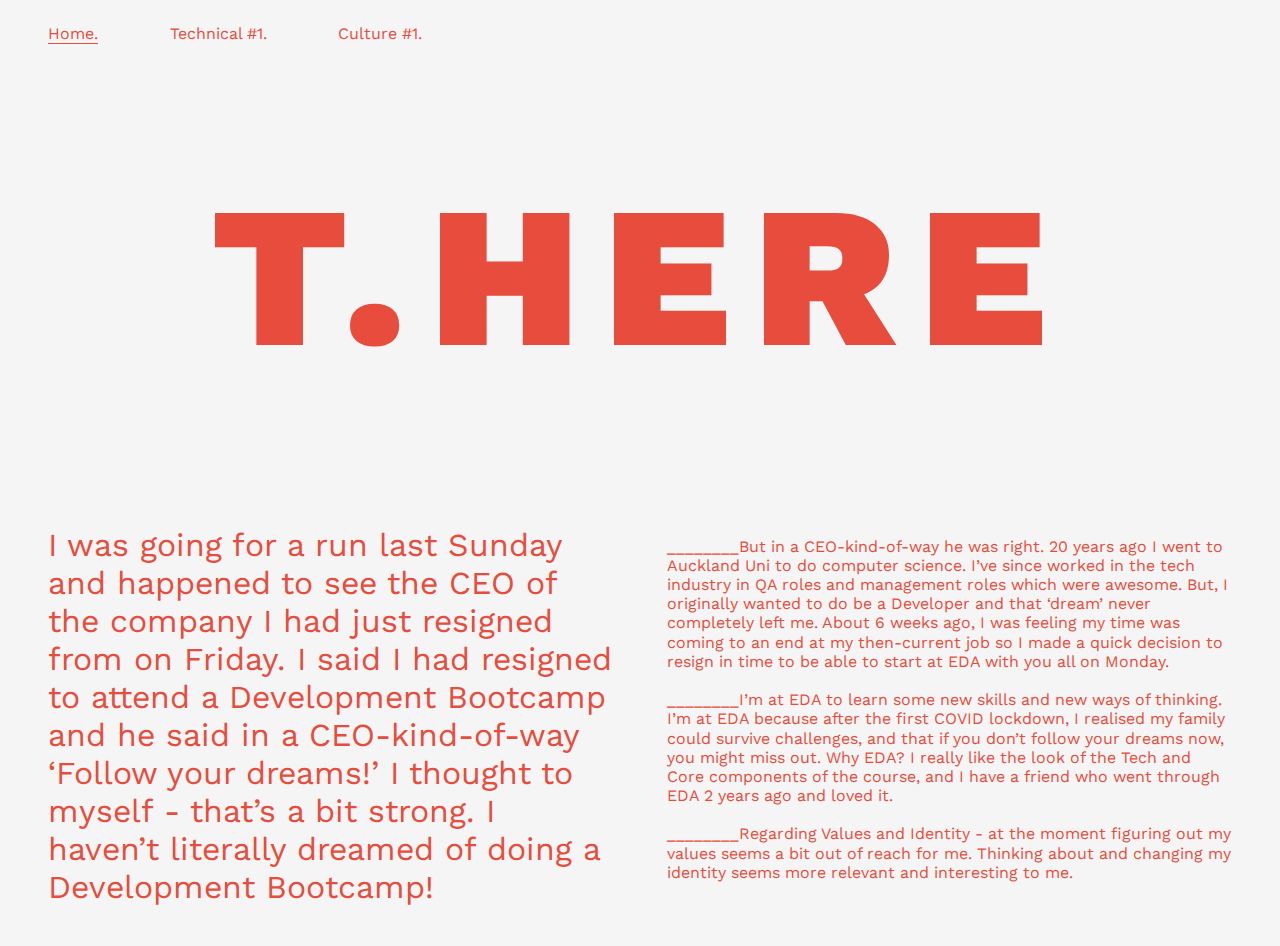
==== index.html @ 3cb4af83 "Add html structure, head, nav" ====
<!DOCTYPE html>
<html>
  <head>
    <title>T.Here.</title>
    <link href="styles/main.css" rel="stylesheet" type="text/css">
    <link href="https://fonts.googleapis.com/css2?family=Work+Sans&display=swap" rel="stylesheet"> 
    <link rel="icon" type="image/png" href="images/favicon.ico"/>
  </head>
    <body>
    <nav id="nav">
      <ul id="nav-ul">
        <a id="nav-a-home" href="https://tomgriffin.github.io/index.html/#">Home.</a>
        <a id="nav-a-technical" href="https://tomgriffin.github.io/blog/sprint1-technical.html">Technical #1.</a>
        <a id="nav-a-culture" href="https://tomgriffin.github.io/blog/sprint2-cultural.html">Culture #1.</a>
      </ul>
    </nav>
    <h1 class="hero-title">T.HERE</h1>
    <div id="body-text">
      <div id="wide-column">
        <p>
          I was going for a run last Sunday and happened to see the CEO of the company I had just resigned from on Friday. I said I had resigned to attend a Development Bootcamp and he said in a CEO-kind-of-way ‘Follow your dreams!’ I thought to myself - that’s a bit strong. I haven’t literally dreamed of doing a Development Bootcamp!
        </p>
      </div>
      <div id="narrow-column">
        <p>
          ________But in a CEO-kind-of-way he was right. 20 years ago I went to Auckland Uni to do computer science. I’ve since worked in the tech industry in QA roles and management roles which were awesome. But, I originally wanted to do be a Developer and that ‘dream’ never completely left me. About 6 weeks ago, I was feeling my time was coming to an end at my then-current job so I made a quick decision to resign in time to be able to start at EDA with you all on Monday.
<br><br>________I’m at EDA to learn some new skills and new ways of thinking. I’m at EDA because after the first COVID lockdown, I realised my family could survive challenges, and that if you don’t follow your dreams now, you might miss out. Why EDA? I really like the look of the Tech and Core components of the course, and I have a friend who went through EDA 2 years ago and loved it.
<br><br>________Regarding Values and Identity - at the moment figuring out my values seems a bit out of reach for me. Thinking about and changing my identity seems more relevant and interesting to me.
        </p>
      </div>
    </div> 
  </body>
</html>
---- styles/main.css ----
*:root {
    font-family: 'Work Sans', sans-serif;
        --index-text: #E74C3C;
        --blog-entry-text: #212121;
        --index-background: #F5F5F5;
        --cultural-1-background: #cc7400;
        --technical-1-background: #5b7742; 
        color: var(--index-text);
        background-color: var(--index-background);
}
#nav {
    display: flex;
    color: var(--index-text);
}
#nav-ul {
    color: var(--index-text);    
}
#nav-a-home {   
    text-decoration: none;
    border-bottom: var(--index-text) 0.1em solid;
    text-underline-offset: 15px;
}
a {
    text-decoration: none;
    color: var(--index-text);
    margin-right: 50pt;
}
.hero-title {
    font-size: 150pt;
    text-align: center;
    font-weight: 900;
    letter-spacing: 0.125em;
    margin-top: 75pt;
    margin-bottom: 75pt;
}
#body-text {
    background-color: var(--index-background);
    display: flex;
}
#wide-column {
    width: 600px;
    font-size: 24pt;
    margin-right: 40pt;
    padding-left: 30pt;
}
#narrow-column {
    width: 600px;
    margin-right: 30pt;
    padding-top: 20pt;
    line-height: 1.2;
}
#t1body {
    background-color: var(--technical-1-background);
    color: var(--blog-entry-text);
}
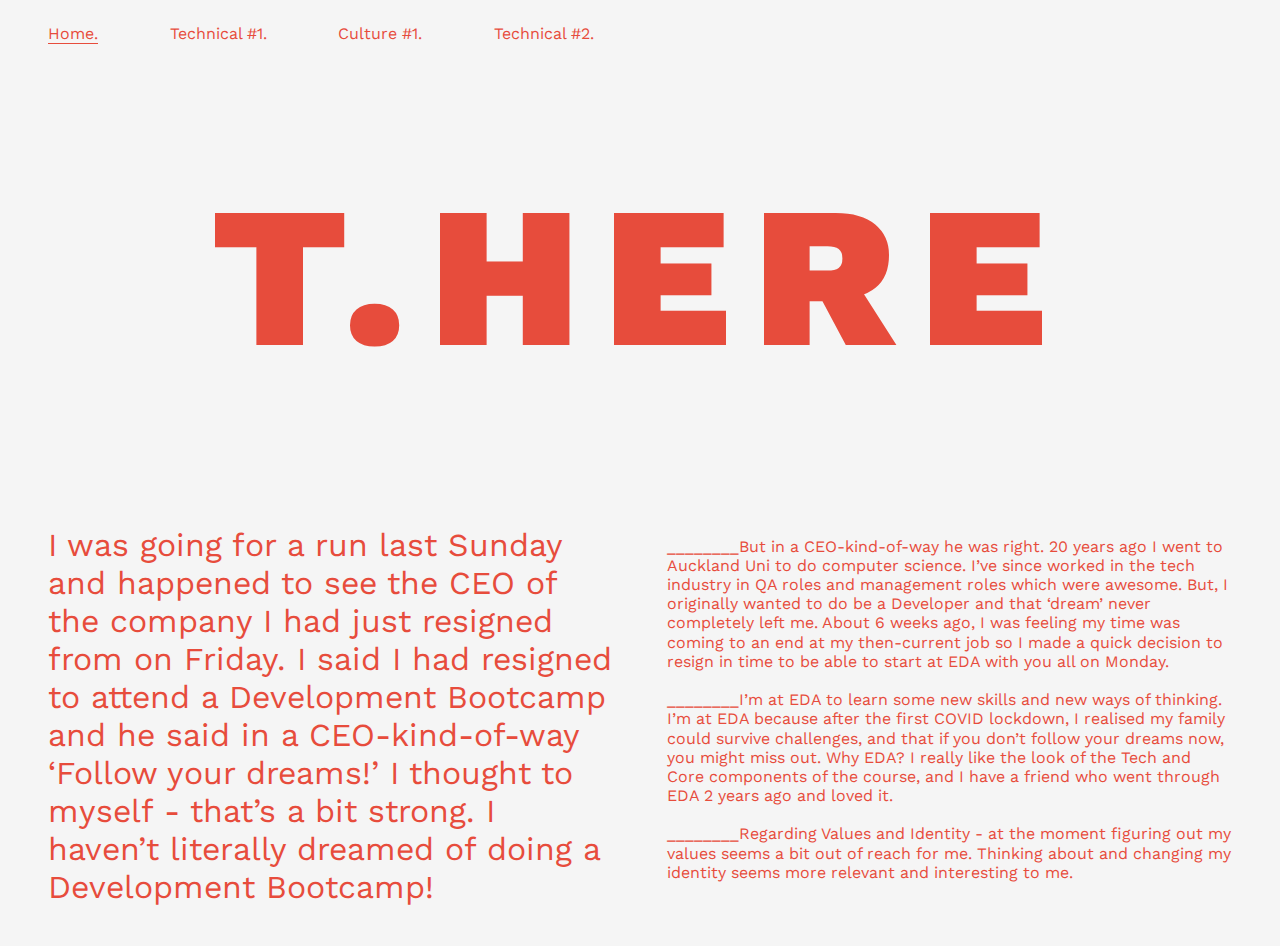
==== commit d4b89d40: "Add background and text colour" ====
--- a/index.html
+++ b/index.html
@@ -9,9 +9,10 @@
     <body>
     <nav id="nav">
       <ul id="nav-ul">
-        <a id="nav-a-home" href="https://tomgriffin.github.io/index.html/#">Home.</a>
-        <a id="nav-a-technical" href="https://tomgriffin.github.io/blog/sprint1-technical.html">Technical #1.</a>
+        <a id="nav-a-home" href="https://tomgriffin.github.io/index.html/">Home.</a>
+        <a id="nav-a-technical1" href="https://tomgriffin.github.io/blog/sprint1-technical.html/">Technical #1.</a>
         <a id="nav-a-culture" href="https://tomgriffin.github.io/blog/sprint2-cultural.html">Culture #1.</a>
+        <a id="nav-a-technical2" href="https://tomgriffin.github.io/blog/sprint2-technical.html/">Technical #2.</a>
       </ul>
     </nav>
     <h1 class="hero-title">T.HERE</h1>
--- a/styles/main.css
+++ b/styles/main.css
@@ -5,6 +5,7 @@
         --index-background: #F5F5F5;
         --cultural-1-background: #cc7400;
         --technical-1-background: #5b7742; 
+        --technical-2-background: #ffcdee;
         color: var(--index-text);
         background-color: var(--index-background);
 }
@@ -33,6 +34,14 @@
     margin-top: 75pt;
     margin-bottom: 75pt;
 }
+#article-title {
+    font-family: 'Work Sans', sans-serif;
+    font-size: 50pt;
+    text-align: center;
+}
+.article-body-text {
+
+}
 #body-text {
     background-color: var(--index-background);
     display: flex;
@@ -52,4 +61,8 @@
 #t1body {
     background-color: var(--technical-1-background);
     color: var(--blog-entry-text);
+}
+#t2-body {
+    background-color: var(--technical-2-background);
+    color: var(--blog-entry-text);
 }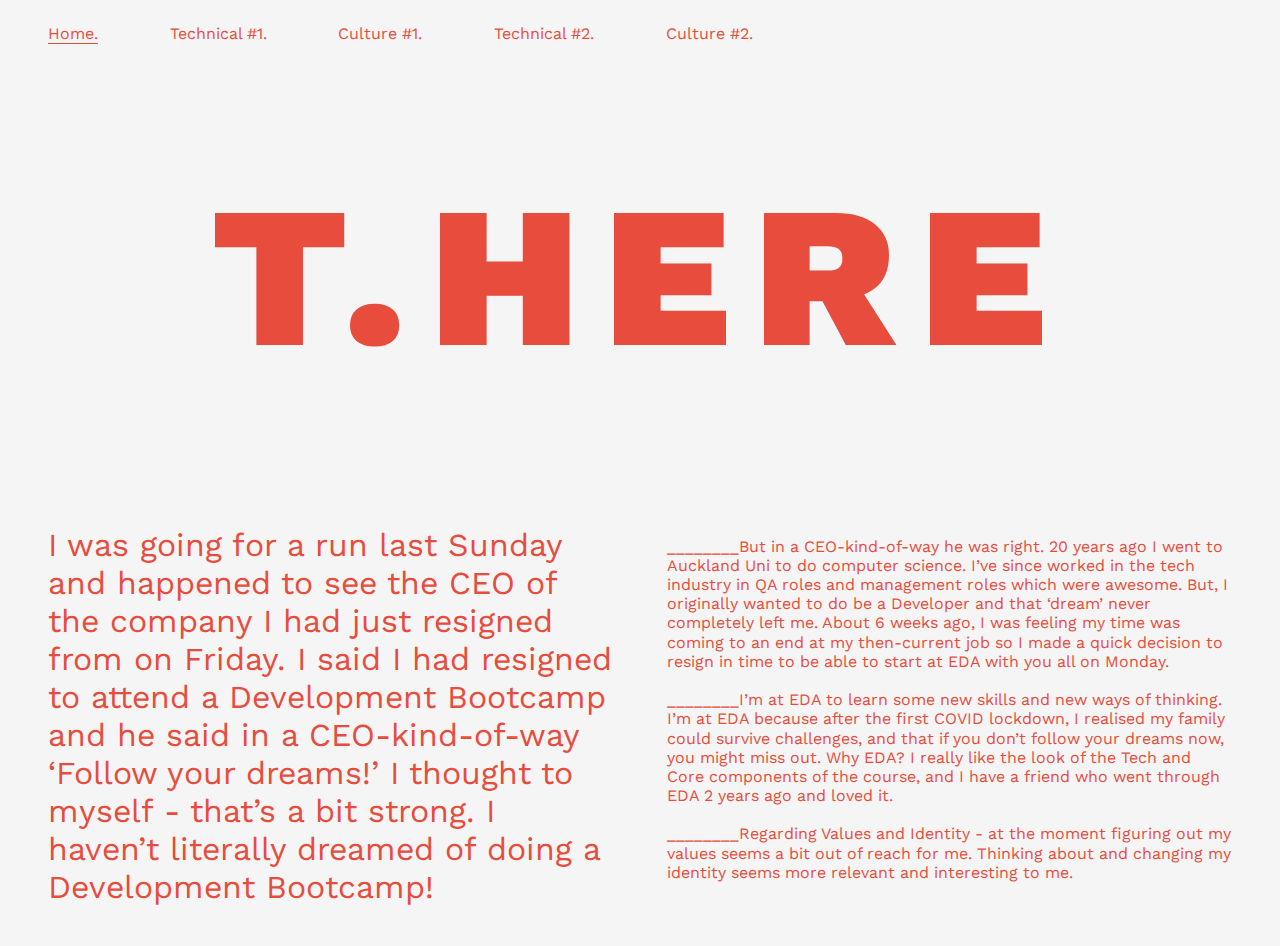
==== commit dcbe3bdc: "Update nav in all 5 pages" ====
--- a/index.html
+++ b/index.html
@@ -9,10 +9,11 @@
     <body>
     <nav id="nav">
       <ul id="nav-ul">
-        <a id="nav-a-home" href="https://tomgriffin.github.io/index.html/">Home.</a>
-        <a id="nav-a-technical1" href="https://tomgriffin.github.io/blog/sprint1-technical.html/">Technical #1.</a>
-        <a id="nav-a-culture" href="https://tomgriffin.github.io/blog/sprint2-cultural.html">Culture #1.</a>
-        <a id="nav-a-technical2" href="https://tomgriffin.github.io/blog/sprint2-technical.html/">Technical #2.</a>
+        <a id="nav-a-home" href="https://tomgriffin.github.io">Home.</a>
+        <a id="nav-a-technical1" href="https://tomgriffin.github.io/blog/sprint1-technical.html">Technical #1.</a>
+        <a id="nav-a-culture1" href="https://tomgriffin.github.io/blog/sprint1-cultural.html">Culture #1.</a>
+        <a id="nav-a-technical2" href="https://tomgriffin.github.io/blog/sprint2-technical.html">Technical #2.</a>
+        <a id="nav-a-culture1" href="https://tomgriffin.github.io/blog/sprint2-cultural.html">Culture #2.</a>
       </ul>
     </nav>
     <h1 class="hero-title">T.HERE</h1>
--- a/styles/main.css
+++ b/styles/main.css
@@ -4,7 +4,8 @@
         --blog-entry-text: #212121;
         --index-background: #F5F5F5;
         --cultural-1-background: #cc7400;
-        --technical-1-background: #5b7742; 
+        --cultural-2-background: cadetblue;
+        --technical-1-background: #759956; 
         --technical-2-background: #ffcdee;
         color: var(--index-text);
         background-color: var(--index-background);
@@ -35,12 +36,11 @@
     margin-bottom: 75pt;
 }
 #article-title {
-    font-family: 'Work Sans', sans-serif;
-    font-size: 50pt;
+    font-size: 24pt;
     text-align: center;
-}
-.article-body-text {
-
+    text-decoration: underline;
+    text-underline-offset: 15px;
+    margin-bottom: 75px;
 }
 #body-text {
     background-color: var(--index-background);
@@ -60,9 +60,52 @@
 }
 #t1body {
     background-color: var(--technical-1-background);
-    color: var(--blog-entry-text);
+    color: var(--blog-entry-text);;
 }
 #t2-body {
     background-color: var(--technical-2-background);
     color: var(--blog-entry-text);
+}
+table {
+    border-collapse: collapse;
+  }
+  
+table, th, td {
+    border: 1px solid black;
+    vertical-align: middle;
+    padding: 10px;
+  }
+.images {
+    display: block;
+    margin-left: auto;
+    margin-right: auto;
+}
+#magazine-cover-shot {
+    height: 600px;
+}
+#blog-and-css {
+    width: 50%;
+}
+article {
+    margin-left: 100px;
+    margin-right: 200px;
+}
+.no-wrap {
+    white-space: nowrap;
+}
+h2 {
+    color: var(--blog-entry-text);
+    font-size: 16pt;
+    text-align: left;
+    text-decoration: underline;
+    text-underline-offset: 10px;
+    line-height: 1.5;
+}
+#c2-body {
+    color: var(--blog-entry-text);
+    background-color: var(--cultural-2-background);
+    font-family: 'Work Sans', sans-serif;
+}
+.c2-p {
+    margin-right: 250px;
 }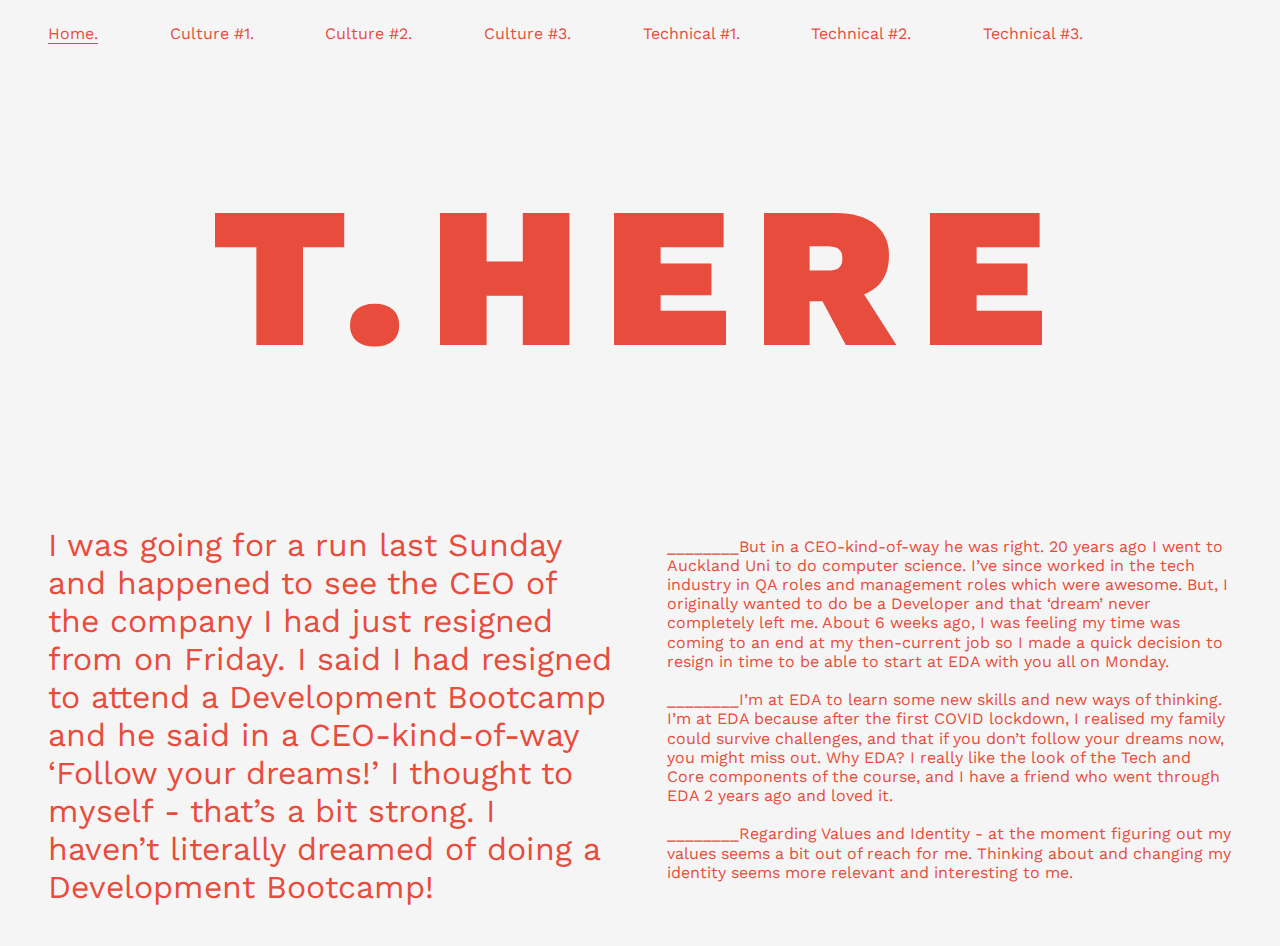
==== commit 09100985: "Add nav to index page" ====
--- a/index.html
+++ b/index.html
@@ -7,14 +7,16 @@
     <link rel="icon" type="image/png" href="images/favicon.ico"/>
   </head>
     <body>
-    <nav id="nav">
-      <ul id="nav-ul">
-        <a id="nav-a-home" href="https://tomgriffin.github.io">Home.</a>
-        <a id="nav-a-technical1" href="https://tomgriffin.github.io/blog/sprint1-technical.html">Technical #1.</a>
-        <a id="nav-a-culture1" href="https://tomgriffin.github.io/blog/sprint1-cultural.html">Culture #1.</a>
-        <a id="nav-a-technical2" href="https://tomgriffin.github.io/blog/sprint2-technical.html">Technical #2.</a>
-        <a id="nav-a-culture1" href="https://tomgriffin.github.io/blog/sprint2-cultural.html">Culture #2.</a>
-      </ul>
+      <nav id="nav">
+        <ul id="nav-ul">
+          <a id="nav-a-home" href="https://tomgriffin.github.io">Home.</a>
+          <a id="nav-a-culture1" href="https://tomgriffin.github.io/blog/sprint1-cultural.html">Culture #1.</a>
+          <a id="nav-a-culture1" href="https://tomgriffin.github.io/blog/sprint2-cultural.html">Culture #2.</a>
+          <a id="nav-a-culture1" href="https://tomgriffin.github.io/blog/sprint3-cultural.html">Culture #3.</a>
+          <a id="nav-a-technical1" href="https://tomgriffin.github.io/blog/sprint1-technical.html">Technical #1.</a>
+          <a id="nav-a-technical2" href="https://tomgriffin.github.io/blog/sprint2-technical.html">Technical #2.</a>
+          <a id="nav-a-technical2" href="https://tomgriffin.github.io/blog/sprint3-technical.html">Technical #3.</a>
+        </ul>
     </nav>
     <h1 class="hero-title">T.HERE</h1>
     <div id="body-text">
--- a/styles/main.css
+++ b/styles/main.css
@@ -3,7 +3,7 @@
         --index-text: #E74C3C;
         --blog-entry-text: #212121;
         --index-background: #F5F5F5;
-        --cultural-1-background: #cc7400;
+        --cultural-1-background: #f79862;
         --cultural-2-background: cadetblue;
         --technical-1-background: #759956; 
         --technical-2-background: #ffcdee;
@@ -108,4 +108,9 @@
 }
 .c2-p {
     margin-right: 250px;
-}+}
+#c1-body {
+    background-color: var(--cultural-1-background);
+    color: var(--blog-entry-text);
+    font-family: 'Work Sans', sans-serif;
+}
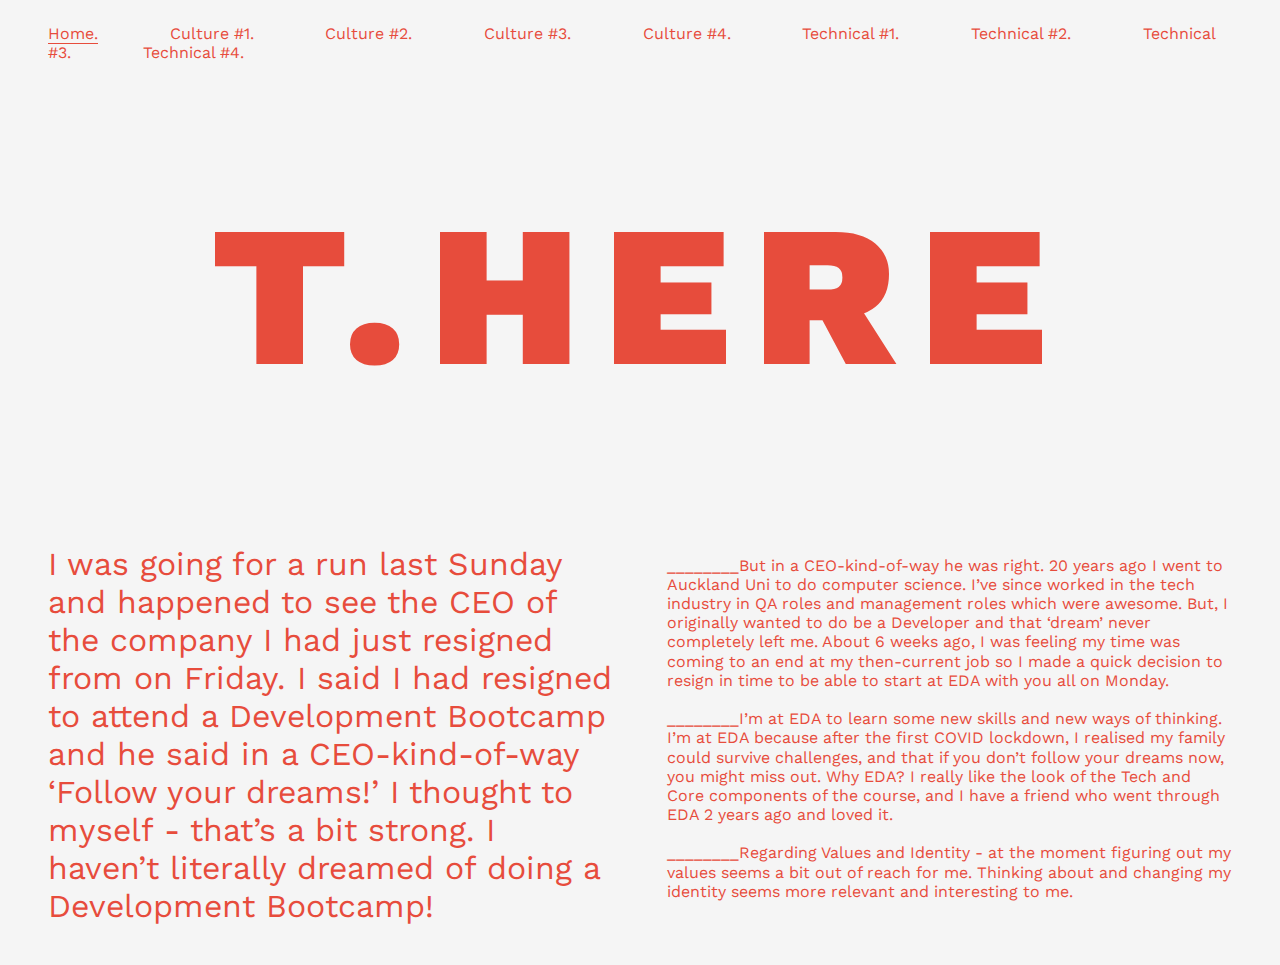
==== commit 30f45bab: "Update nav on all 9 pages" ====
--- a/index.html
+++ b/index.html
@@ -13,9 +13,11 @@
           <a id="nav-a-culture1" href="https://tomgriffin.github.io/blog/sprint1-cultural.html">Culture #1.</a>
           <a id="nav-a-culture1" href="https://tomgriffin.github.io/blog/sprint2-cultural.html">Culture #2.</a>
           <a id="nav-a-culture1" href="https://tomgriffin.github.io/blog/sprint3-cultural.html">Culture #3.</a>
+          <a id="nav-a-culture1" href="https://tomgriffin.github.io/blog/sprint4-cultural.html">Culture #4.</a>
           <a id="nav-a-technical1" href="https://tomgriffin.github.io/blog/sprint1-technical.html">Technical #1.</a>
           <a id="nav-a-technical2" href="https://tomgriffin.github.io/blog/sprint2-technical.html">Technical #2.</a>
           <a id="nav-a-technical2" href="https://tomgriffin.github.io/blog/sprint3-technical.html">Technical #3.</a>
+          <a id="nav-a-technical2" href="https://tomgriffin.github.io/blog/sprint4-technical.html">Technical #4.</a>
         </ul>
     </nav>
     <h1 class="hero-title">T.HERE</h1>
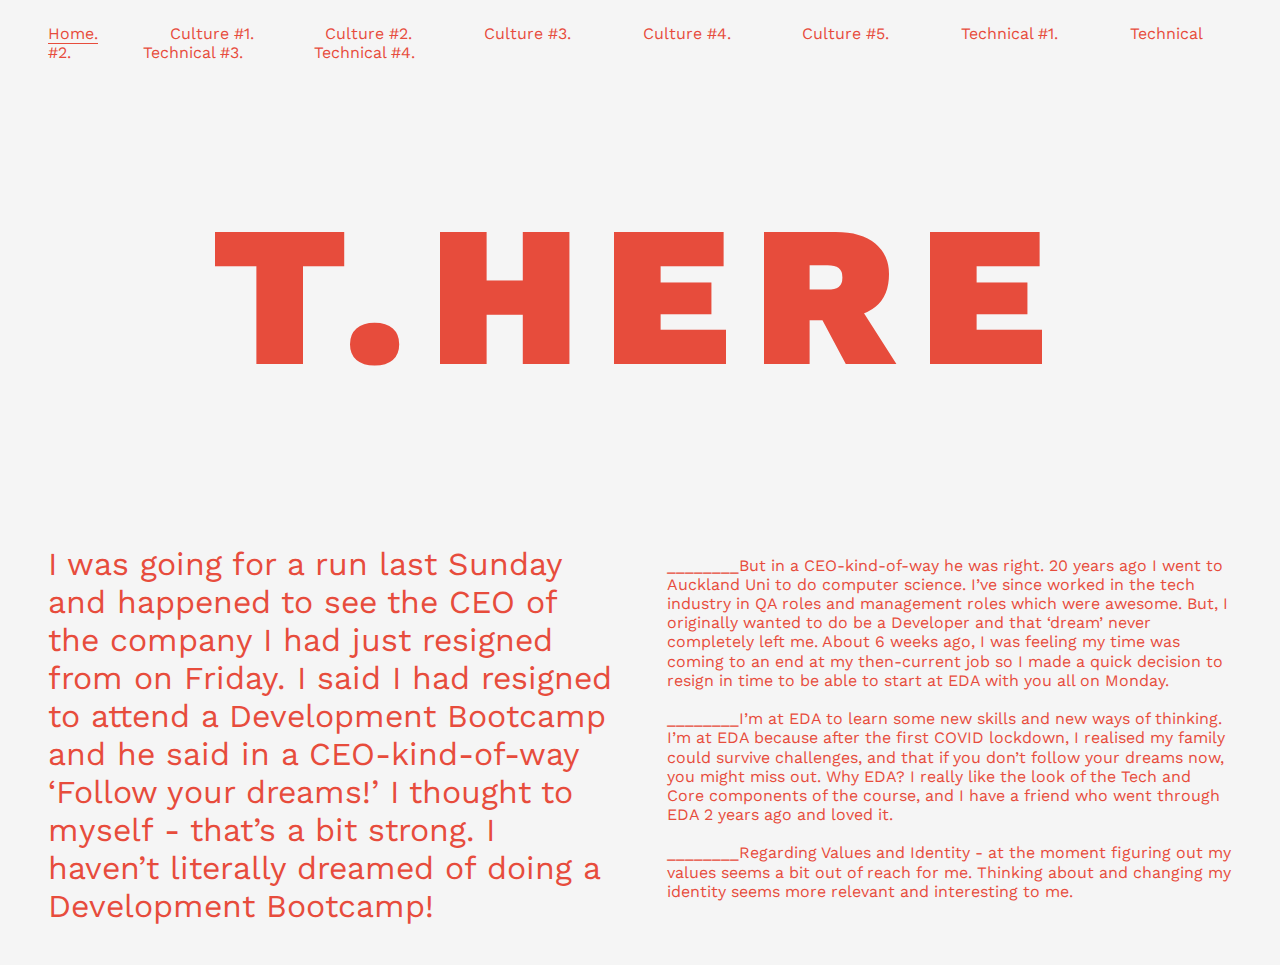
==== commit 93c3dfbd: "Update nav to include Sprint 5 cultural blog" ====
--- a/index.html
+++ b/index.html
@@ -14,6 +14,7 @@
           <a id="nav-a-culture1" href="https://tomgriffin.github.io/blog/sprint2-cultural.html">Culture #2.</a>
           <a id="nav-a-culture1" href="https://tomgriffin.github.io/blog/sprint3-cultural.html">Culture #3.</a>
           <a id="nav-a-culture1" href="https://tomgriffin.github.io/blog/sprint4-cultural.html">Culture #4.</a>
+          <a id="nav-a-culture1" href="https://tomgriffin.github.io/blog/sprint5-cultural.html">Culture #5.</a>
           <a id="nav-a-technical1" href="https://tomgriffin.github.io/blog/sprint1-technical.html">Technical #1.</a>
           <a id="nav-a-technical2" href="https://tomgriffin.github.io/blog/sprint2-technical.html">Technical #2.</a>
           <a id="nav-a-technical2" href="https://tomgriffin.github.io/blog/sprint3-technical.html">Technical #3.</a>
